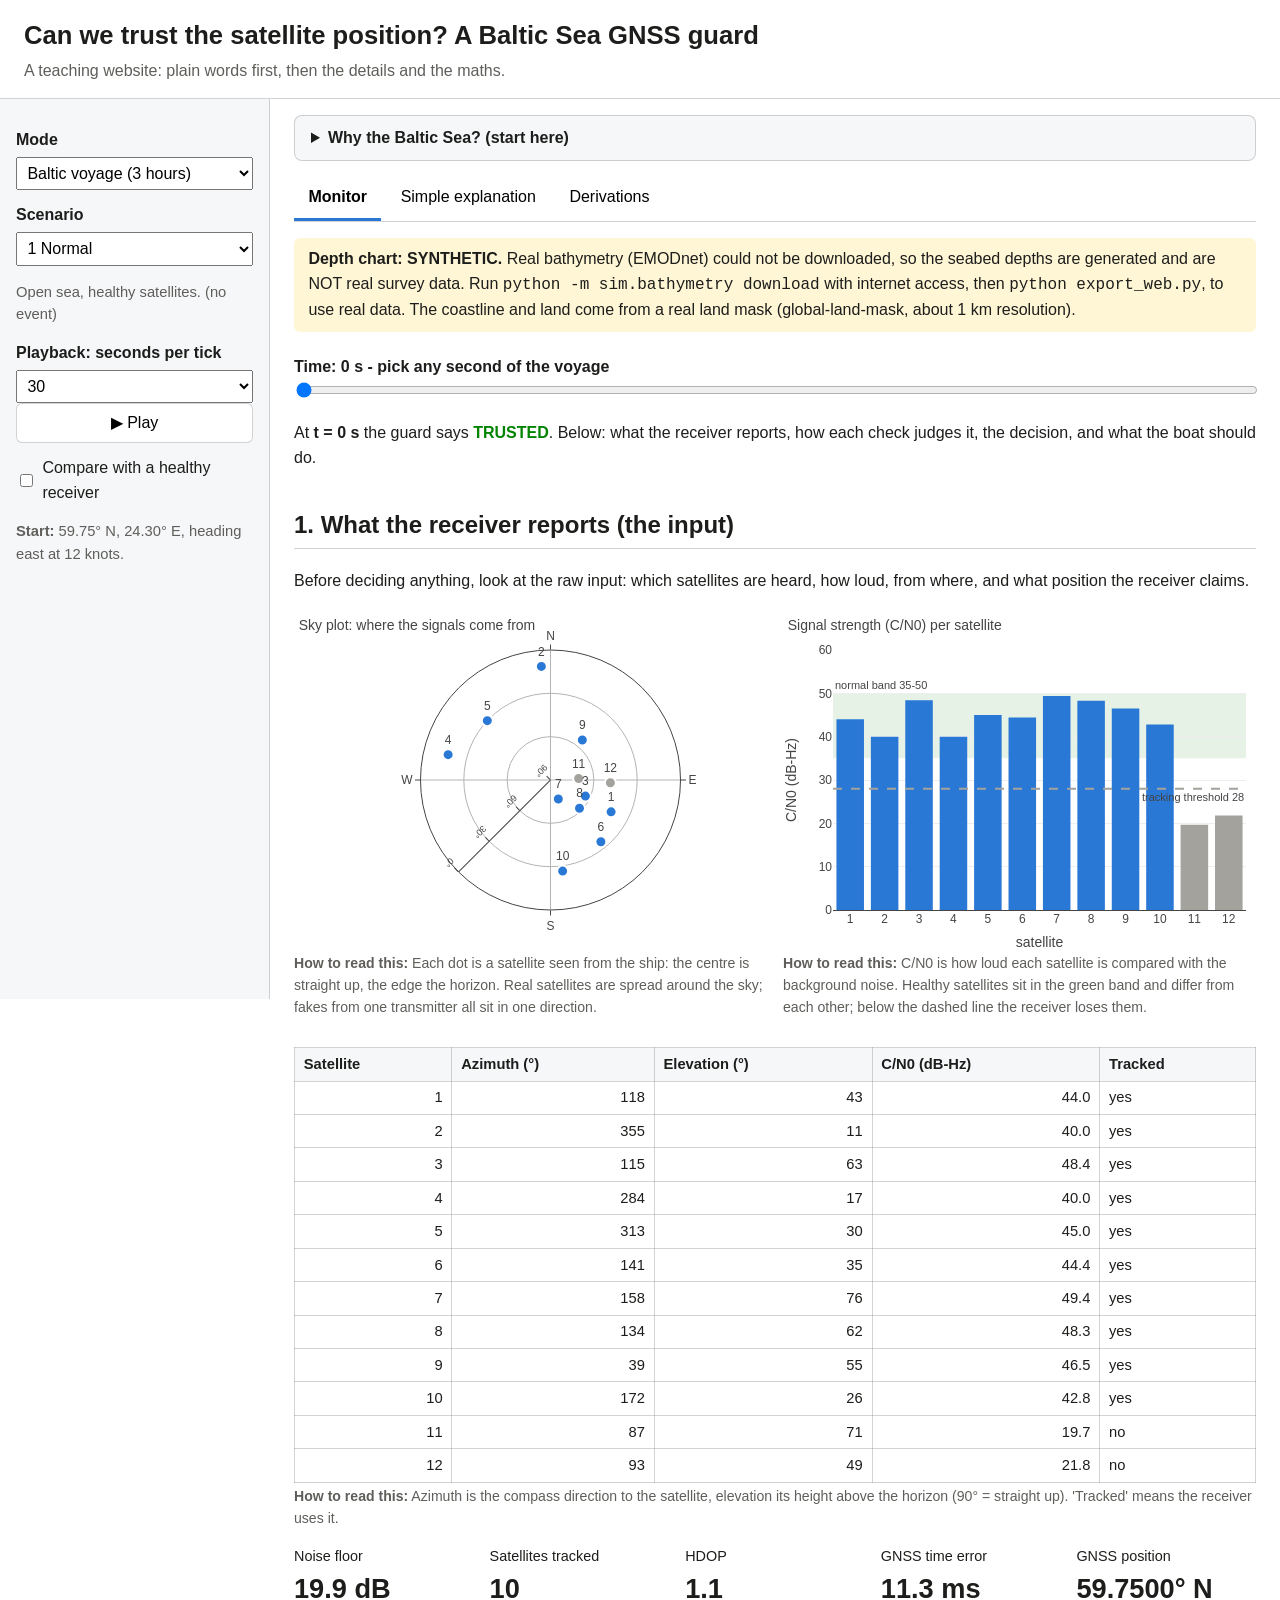
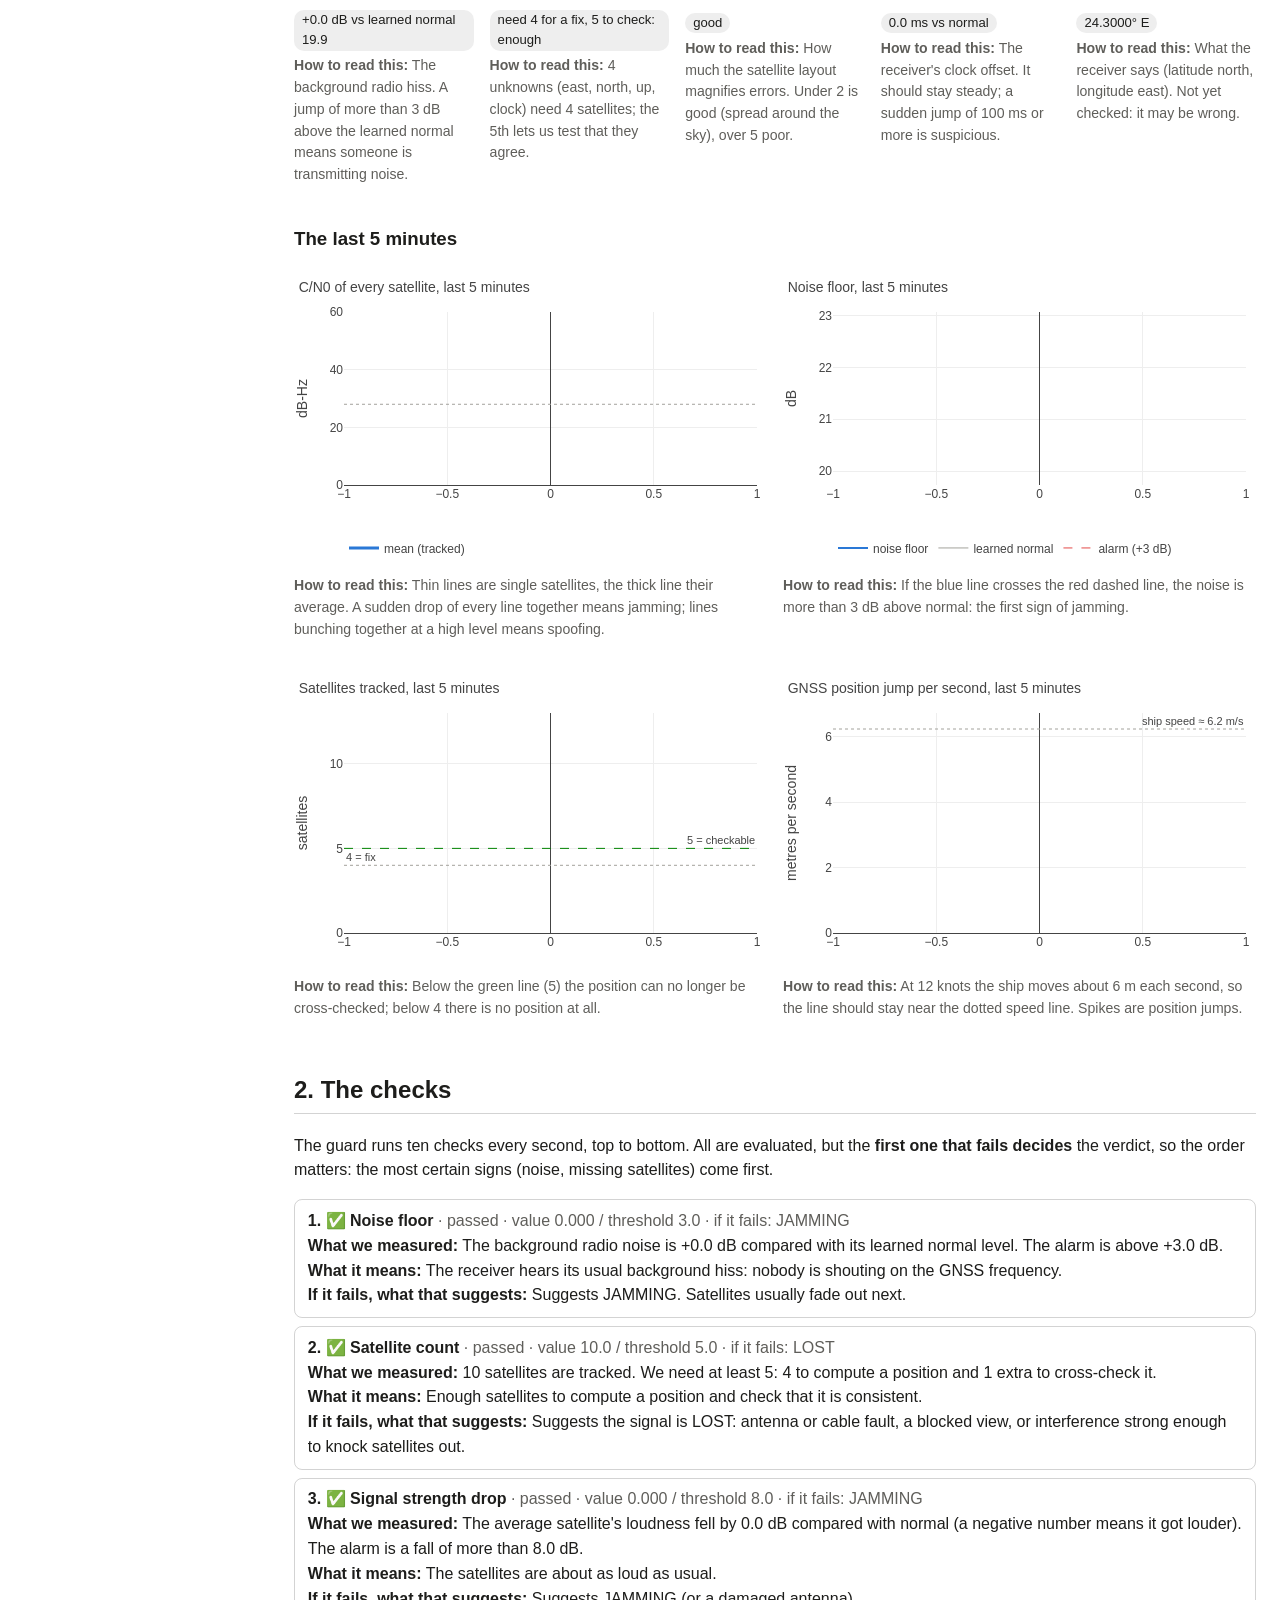
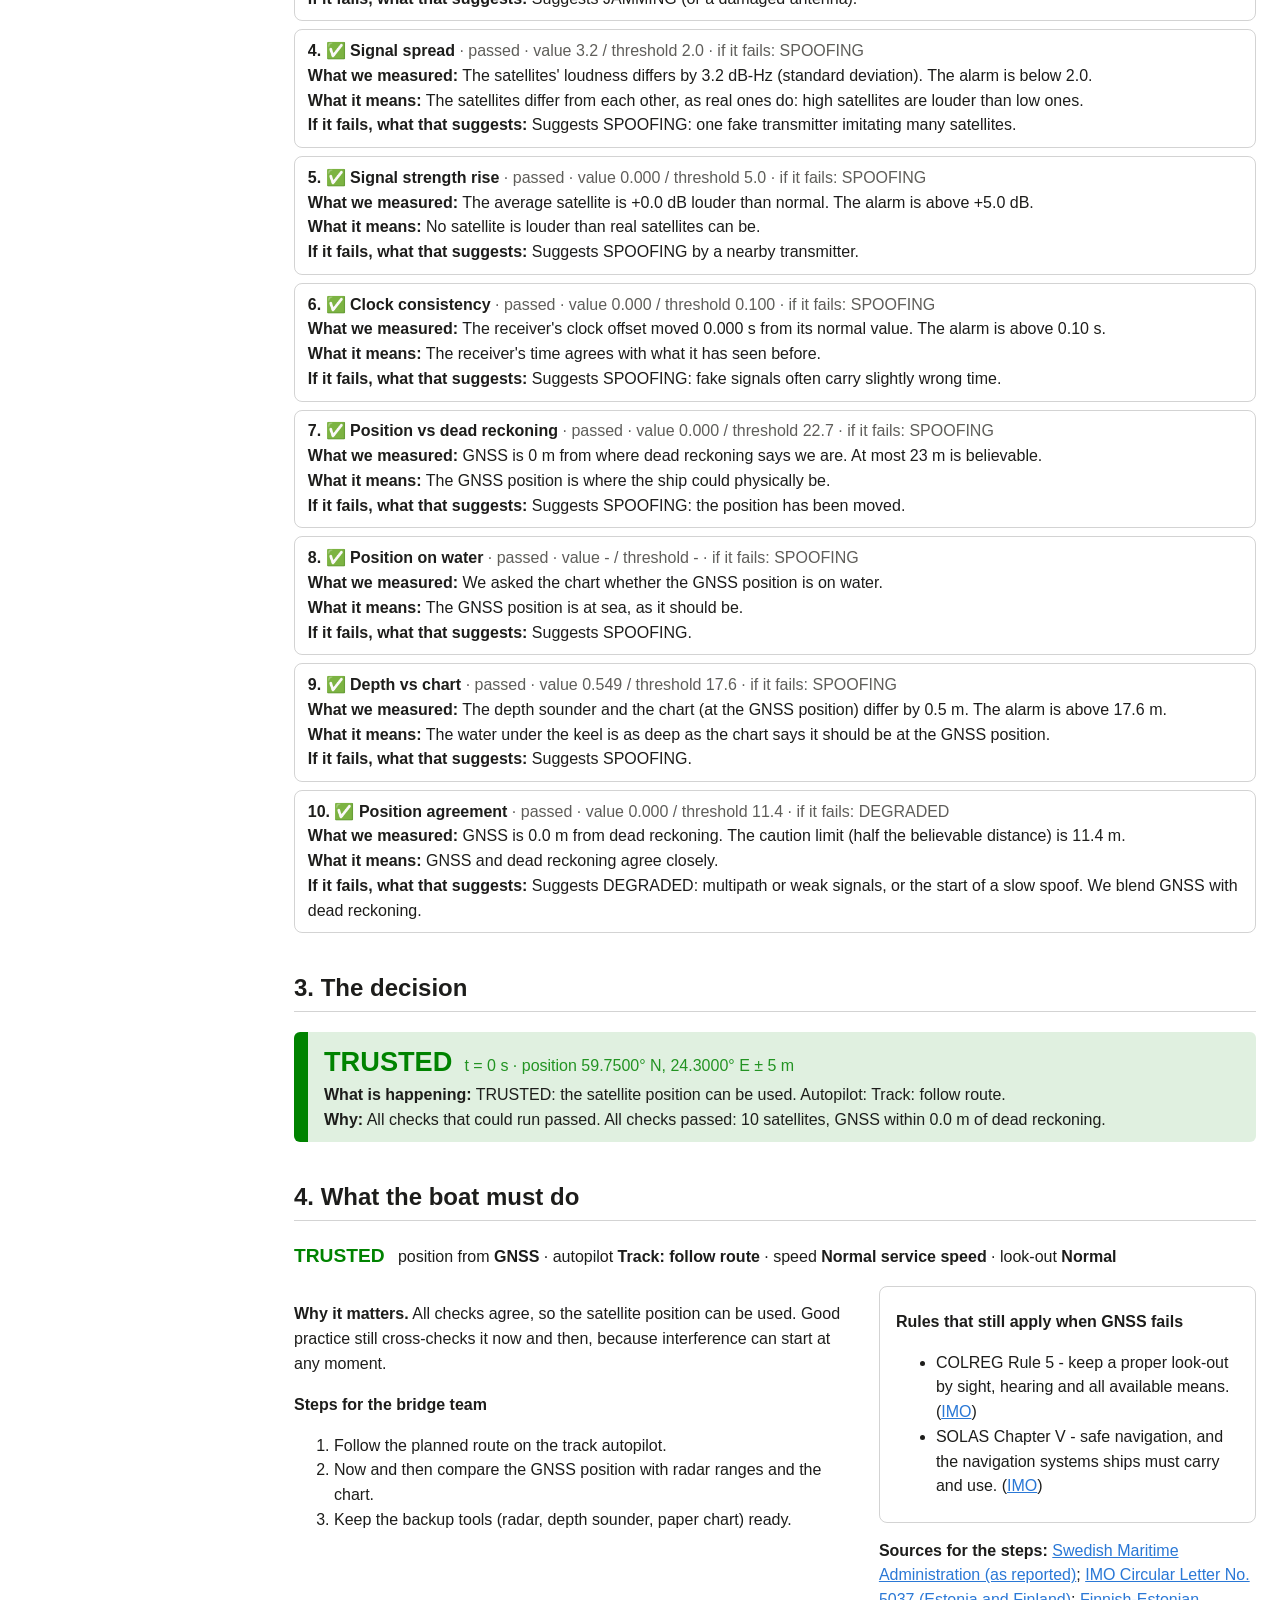
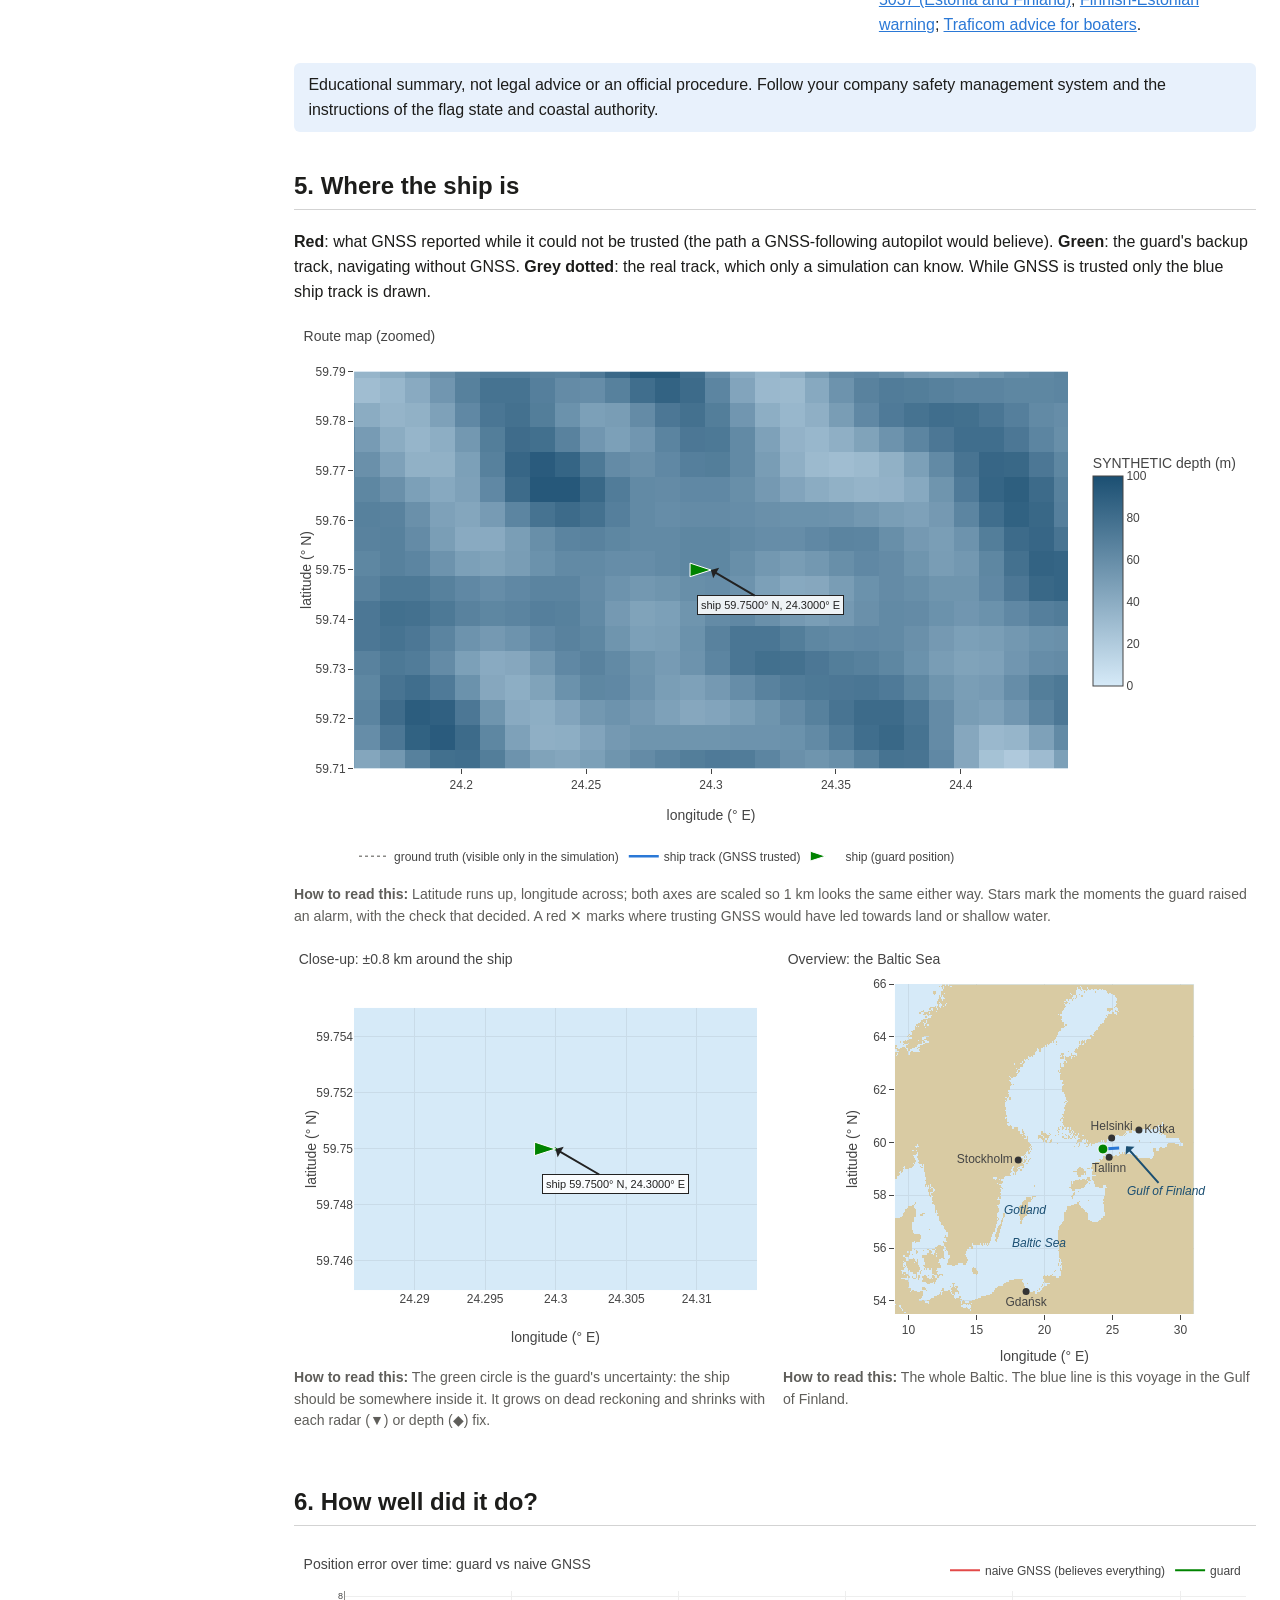
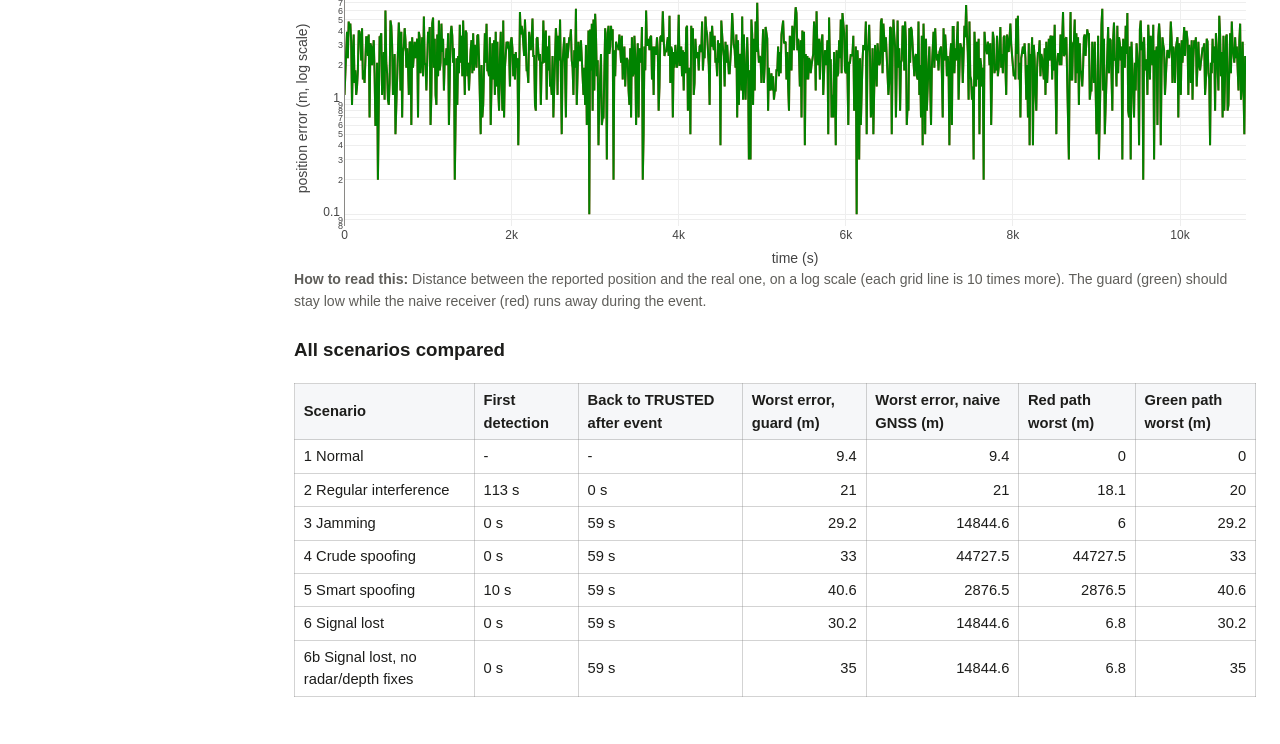
==== web/index.html @ c5e36427 "Add static HTML website (web/): monitor, maps, checks, playbooks, briefing, Simple and Derivations R" ====
<!doctype html>
<html lang="en">
<head>
  <meta charset="utf-8">
  <meta name="viewport" content="width=device-width, initial-scale=1">
  <title>Baltic GNSS Guard</title>
  <link rel="stylesheet" href="vendor/katex/katex.min.css">
  <link rel="stylesheet" href="css/style.css">
</head>
<body>
  <header class="site-header">
    <h1>Can we trust the satellite position? A Baltic Sea GNSS guard</h1>
    <p>A teaching website: plain words first, then the details and the maths.</p>
  </header>

  <div class="layout">
    <aside class="sidebar" aria-label="Controls">
      <label for="mode">Mode</label>
      <select id="mode">
        <option value="voyage">Baltic voyage (3 hours)</option>
        <option value="short">Short test run (15 minutes)</option>
      </select>

      <label for="scenario">Scenario</label>
      <select id="scenario"></select>
      <p id="scenario-description" class="muted"></p>

      <label for="step">Playback: seconds per tick</label>
      <select id="step"></select>
      <button id="play" type="button" class="wide">▶ Play</button>

      <label class="toggle"><input id="compare" type="checkbox">
        Compare with a healthy receiver</label>
      <p id="start-info" class="muted"></p>
    </aside>

    <main>
      <details class="briefing">
        <summary>Why the Baltic Sea? (start here)</summary>
        <div id="briefing"></div>
        <details>
          <summary>Further reading</summary>
          <ul id="further-reading"></ul>
        </details>
      </details>

      <nav class="tabs" role="tablist">
        <button role="tab" data-tab="monitor" aria-selected="true">Monitor</button>
        <button role="tab" data-tab="simple" aria-selected="false">Simple explanation</button>
        <button role="tab" data-tab="derivations" aria-selected="false">Derivations</button>
      </nav>

      <section id="tab-monitor" class="tab">
        <div id="loading" class="note info">Loading the simulation...</div>
        <div id="data-label"></div>
        <div id="moments" class="moments"></div>
        <label for="time" class="time-label">Time: <span id="time-value">0</span> s -
          pick any second of the voyage</label>
        <input id="time" type="range" min="0" max="0" value="0">
        <p id="status-line"></p>

        <h2>1. What the receiver reports (the input)</h2>
        <p data-section="input"></p>
        <div class="grid2">
          <div><div id="sky" class="chart"></div><p class="caption" data-caption="sky"></p></div>
          <div><div id="cn0" class="chart"></div><p class="caption" data-caption="cn0_bars"></p></div>
        </div>
        <div id="sat-table" class="table-wrap"></div>
        <p class="caption" data-caption="satellite_table"></p>
        <div id="metrics" class="metrics"></div>
        <p id="healthy-note" class="muted"></p>
        <h3>The last 5 minutes</h3>
        <div class="grid2">
          <div><div id="h-cn0" class="chart"></div><p class="caption" data-caption="cn0_history"></p></div>
          <div><div id="h-noise" class="chart"></div><p class="caption" data-caption="noise_history"></p></div>
          <div><div id="h-count" class="chart"></div><p class="caption" data-caption="count_history"></p></div>
          <div><div id="h-jump" class="chart"></div><p class="caption" data-caption="jump_history"></p></div>
        </div>

        <h2>2. The checks</h2>
        <div data-section="checks" class="md"></div>
        <div id="check-cards"></div>

        <h2>3. The decision</h2>
        <div id="decision"></div>

        <h2>4. What the boat must do</h2>
        <div id="playbook"></div>

        <h2>5. Where the ship is</h2>
        <div data-section="map" class="md"></div>
        <div id="route-map" class="chart tall"></div>
        <div id="danger-note"></div>
        <p class="caption" data-caption="route_map"></p>
        <div class="grid2">
          <div><div id="closeup" class="chart"></div><p class="caption" data-caption="closeup_map"></p></div>
          <div><div id="overview" class="chart"></div><p class="caption" data-caption="overview_map"></p></div>
        </div>

        <h2>6. How well did it do?</h2>
        <div id="error-chart" class="chart"></div>
        <p class="caption" data-caption="error_chart"></p>
        <h3>All scenarios compared</h3>
        <div id="comparison" class="table-wrap"></div>
      </section>

      <section id="tab-simple" class="tab md" hidden></section>
      <section id="tab-derivations" class="tab" hidden>
        <p id="derivations-intro"></p>
        <div id="derivations"></div>
      </section>
    </main>
  </div>

  <script src="vendor/plotly.min.js"></script>
  <script src="vendor/katex/katex.min.js"></script>
  <script src="vendor/marked.min.js"></script>
  <script src="js/util.js"></script>
  <script src="data/content.js"></script>
  <script src="data/chart.js"></script>
  <script src="js/charts.js"></script>
  <script src="js/maps.js"></script>
  <script src="js/sections.js"></script>
  <script src="js/app.js"></script>
</body>
</html>
---- web/css/style.css ----
/* Baltic GNSS Guard - light, readable teaching layout. */
:root {
  --bg: #ffffff;
  --panel: #f6f7f9;
  --ink: #1d1d1b;
  --muted: #5f5e5a;
  --border: rgba(128, 128, 128, 0.35);
  --accent: #2a78d6;
  --info-bg: #e8f1fc;
  --warn-bg: #fff6d6;
  --error-bg: #fde8e8;
  --ok-bg: #e5f4e5;
}

* { box-sizing: border-box; }
body {
  margin: 0;
  background: var(--bg);
  color: var(--ink);
  font: 16px/1.55 "Segoe UI", Roboto, Helvetica, Arial, sans-serif;
}
a { color: var(--accent); }
h2 { margin-top: 2.2rem; border-bottom: 1px solid var(--border); padding-bottom: 0.3rem; }
h3 { margin-top: 1.4rem; }

.site-header { padding: 1rem 1.5rem 0.5rem; border-bottom: 1px solid var(--border); }
.site-header h1 { margin: 0; font-size: 1.6rem; }
.site-header p { margin: 0.2rem 0 0.4rem; color: var(--muted); }

.layout { display: grid; grid-template-columns: 270px minmax(0, 1fr); }
.sidebar {
  background: var(--panel);
  padding: 1rem;
  border-right: 1px solid var(--border);
  position: sticky; top: 0; align-self: start; height: 100vh; overflow-y: auto;
}
.sidebar label { display: block; font-weight: 600; margin: 0.8rem 0 0.25rem; }
.sidebar select, .sidebar button { width: 100%; padding: 0.4rem; font: inherit; }
.sidebar .toggle { font-weight: 400; display: flex; gap: 0.4rem; align-items: center; }
main { padding: 1rem 1.5rem 3rem; min-width: 0; }

button { cursor: pointer; border: 1px solid var(--border); background: #fff;
         border-radius: 6px; padding: 0.35rem 0.7rem; font: inherit; }
button:hover { border-color: var(--accent); }
.muted { color: var(--muted); font-size: 0.92rem; }
.caption { color: var(--muted); font-size: 0.88rem; margin: 0.2rem 0 1rem; }

.briefing { border: 1px solid var(--border); border-radius: 8px; padding: 0.6rem 1rem;
            margin-bottom: 1rem; background: var(--panel); }
.briefing summary { font-weight: 700; cursor: pointer; }

.tabs { display: flex; gap: 0.3rem; border-bottom: 1px solid var(--border); margin-bottom: 1rem; }
.tabs button { border: none; border-bottom: 3px solid transparent; border-radius: 0;
               background: none; padding: 0.5rem 0.9rem; }
.tabs button[aria-selected="true"] { border-bottom-color: var(--accent); font-weight: 700; }

.time-label { display: block; font-weight: 600; margin-top: 0.8rem; }
#time { width: 100%; }
.moments { display: flex; flex-wrap: wrap; gap: 0.4rem; margin: 0.6rem 0; }

.grid2 { display: grid; grid-template-columns: repeat(2, minmax(0, 1fr)); gap: 1rem; }
.chart { width: 100%; min-height: 280px; }
.chart.tall { min-height: 560px; }

.metrics { display: grid; grid-template-columns: repeat(5, minmax(0, 1fr)); gap: 1rem; margin-top: 1rem; }
.metric .label { font-size: 0.9rem; }
.metric .value { font-size: 1.7rem; font-weight: 600; }
.metric .delta { display: inline-block; font-size: 0.82rem; border-radius: 10px;
                 padding: 0 0.5rem; background: #eee; }
.metric .delta.bad { background: var(--error-bg); color: #b42318; }

.table-wrap { overflow-x: auto; margin-top: 0.8rem; }
table { border-collapse: collapse; width: 100%; font-size: 0.92rem; }
th, td { border: 1px solid var(--border); padding: 0.3rem 0.55rem; text-align: left; }
th { background: var(--panel); }
td.num { text-align: right; }

.note { border-radius: 6px; padding: 0.6rem 0.9rem; margin: 0.6rem 0; }
.note.info { background: var(--info-bg); }
.note.warn { background: var(--warn-bg); }
.note.error { background: var(--error-bg); }
.note.ok { background: var(--ok-bg); }

.card { border: 1px solid var(--border); border-radius: 8px; padding: 0.55rem 0.8rem;
        margin-bottom: 0.5rem; }
.card .head { font-weight: 600; }
.card .head .meta { font-weight: 400; color: var(--muted); }
.card .badge { color: #fff; border-radius: 4px; padding: 1px 6px; font-size: 0.8rem; margin-left: 8px; }

.banner { border-left: 14px solid; border-radius: 6px; padding: 0.6rem 1rem; }
.banner .state { font-size: 1.7rem; font-weight: 700; }
.banner .state small { font-size: 1rem; font-weight: 400; opacity: 0.85; }

.playbook { display: grid; grid-template-columns: 3fr 2fr; gap: 1.2rem; }
.rules { border: 1px solid var(--border); border-radius: 8px; padding: 0.4rem 1rem; }
.progress { height: 10px; background: #e6e6e6; border-radius: 5px; overflow: hidden; }
.progress > div { height: 100%; background: var(--accent); }

.md table { margin: 0.6rem 0; }
.math { overflow-x: auto; padding: 0.3rem 0; }
.diagram svg { max-width: 760px; width: 100%; height: auto; }
.deriv { border: 1px solid var(--border); border-radius: 8px; padding: 0.4rem 1rem; margin-bottom: 0.6rem; }
.deriv summary { font-weight: 600; cursor: pointer; }

@media (max-width: 900px) {
  .layout { grid-template-columns: 1fr; }
  .sidebar { position: static; height: auto; border-right: none; border-bottom: 1px solid var(--border); }
  .grid2, .playbook { grid-template-columns: 1fr; }
  .metrics { grid-template-columns: repeat(2, minmax(0, 1fr)); }
  main { padding: 1rem; }
}
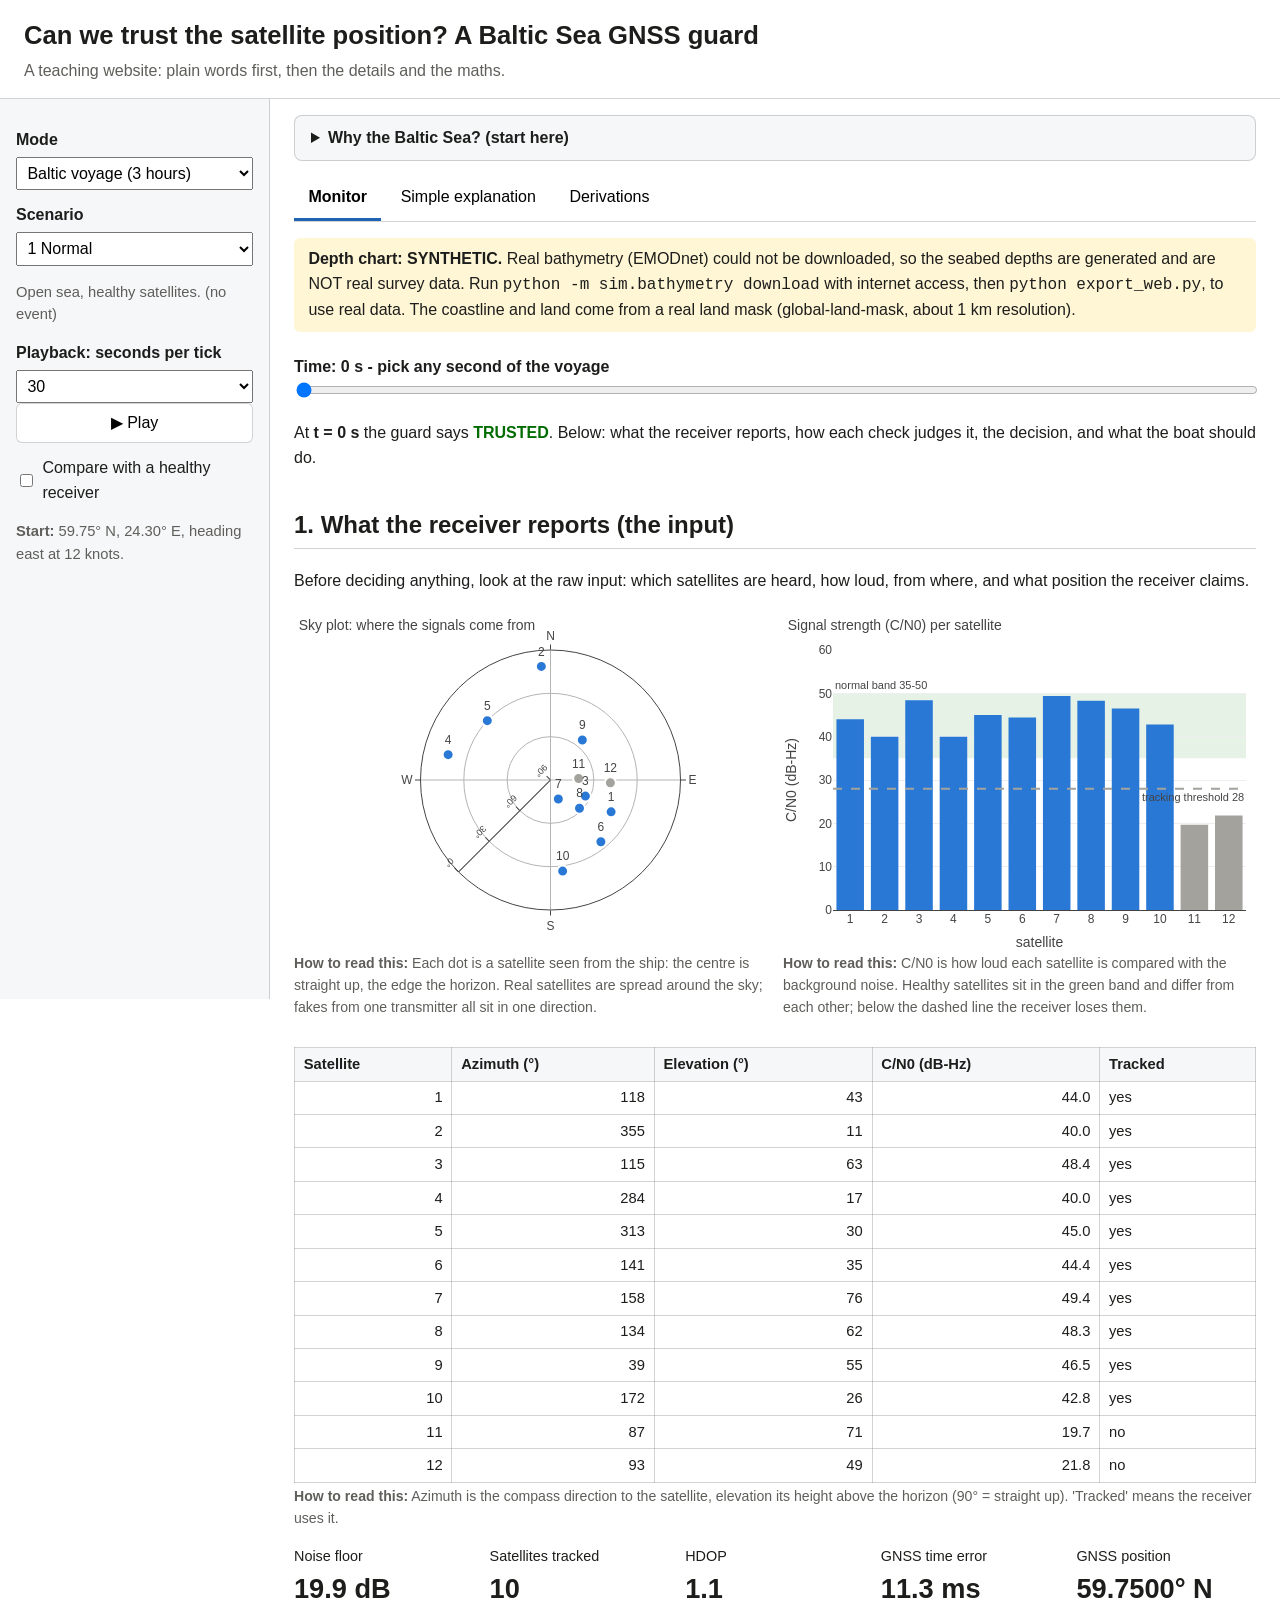
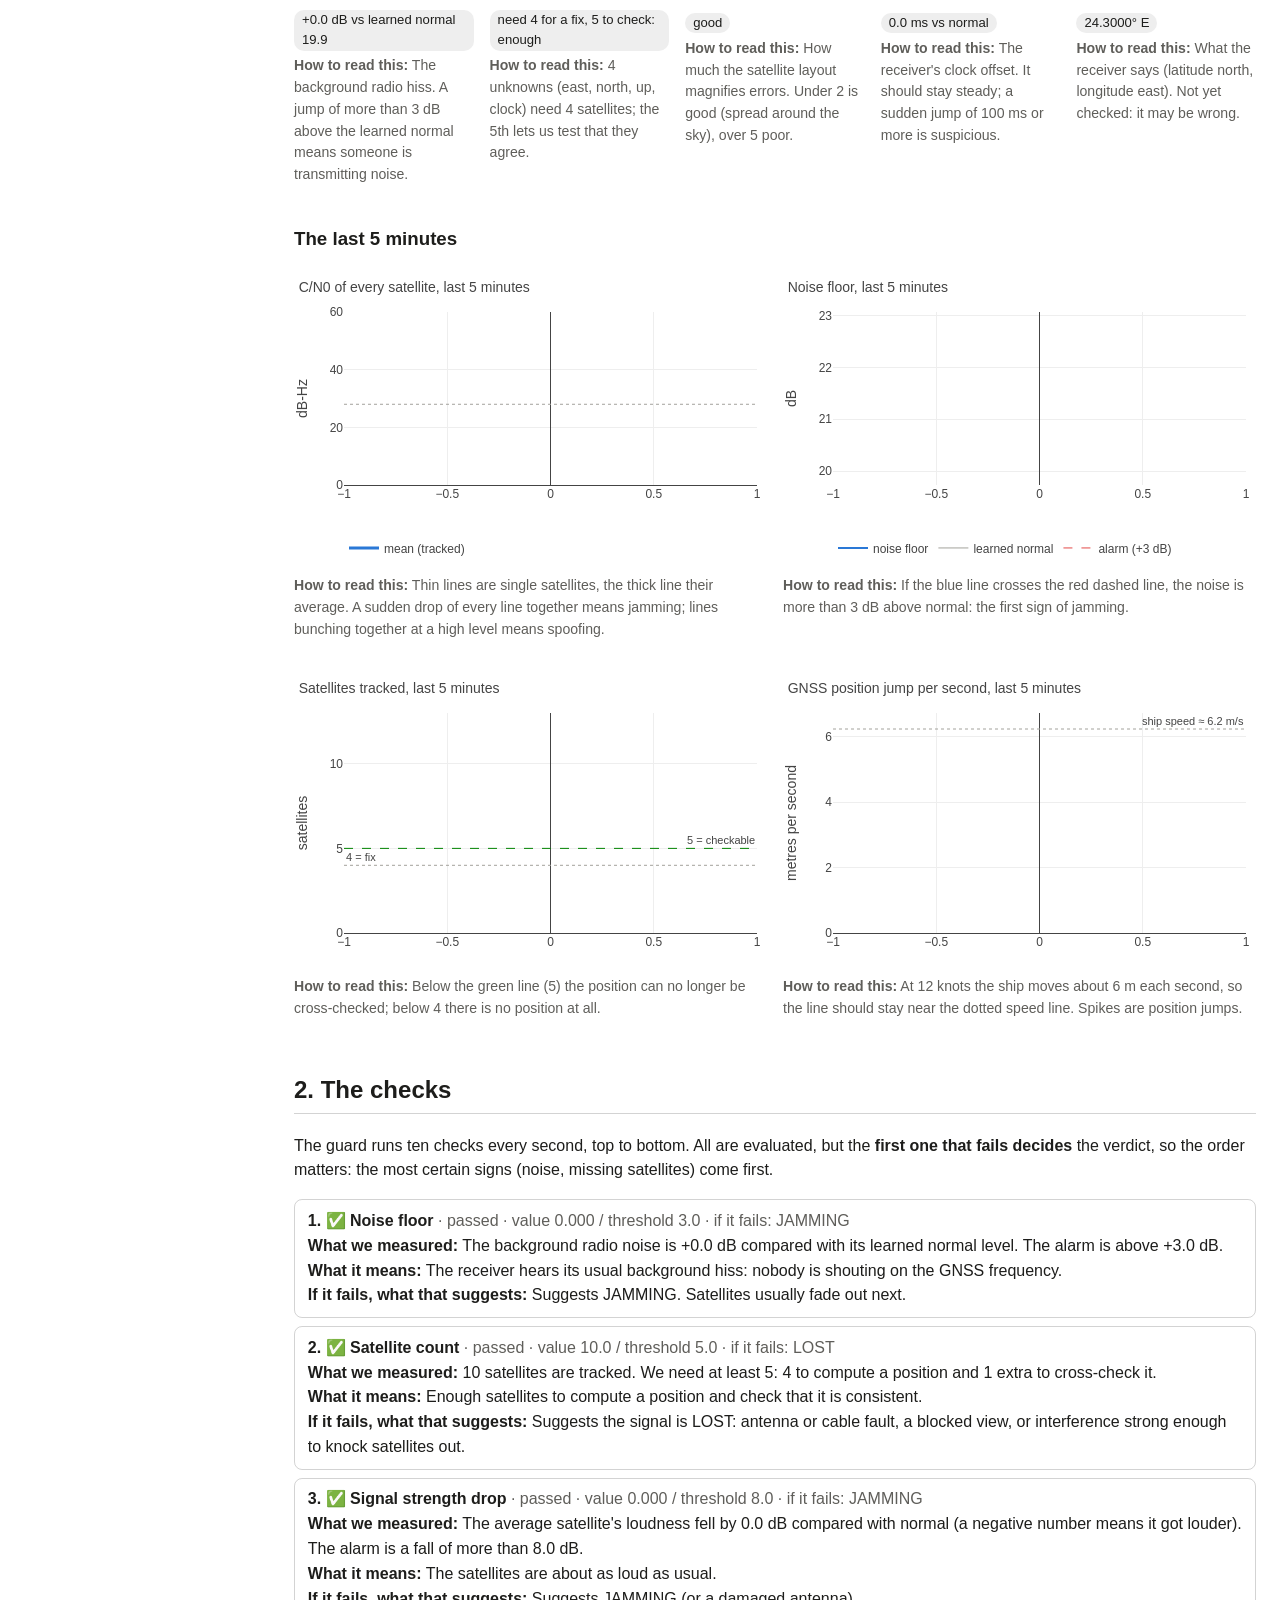
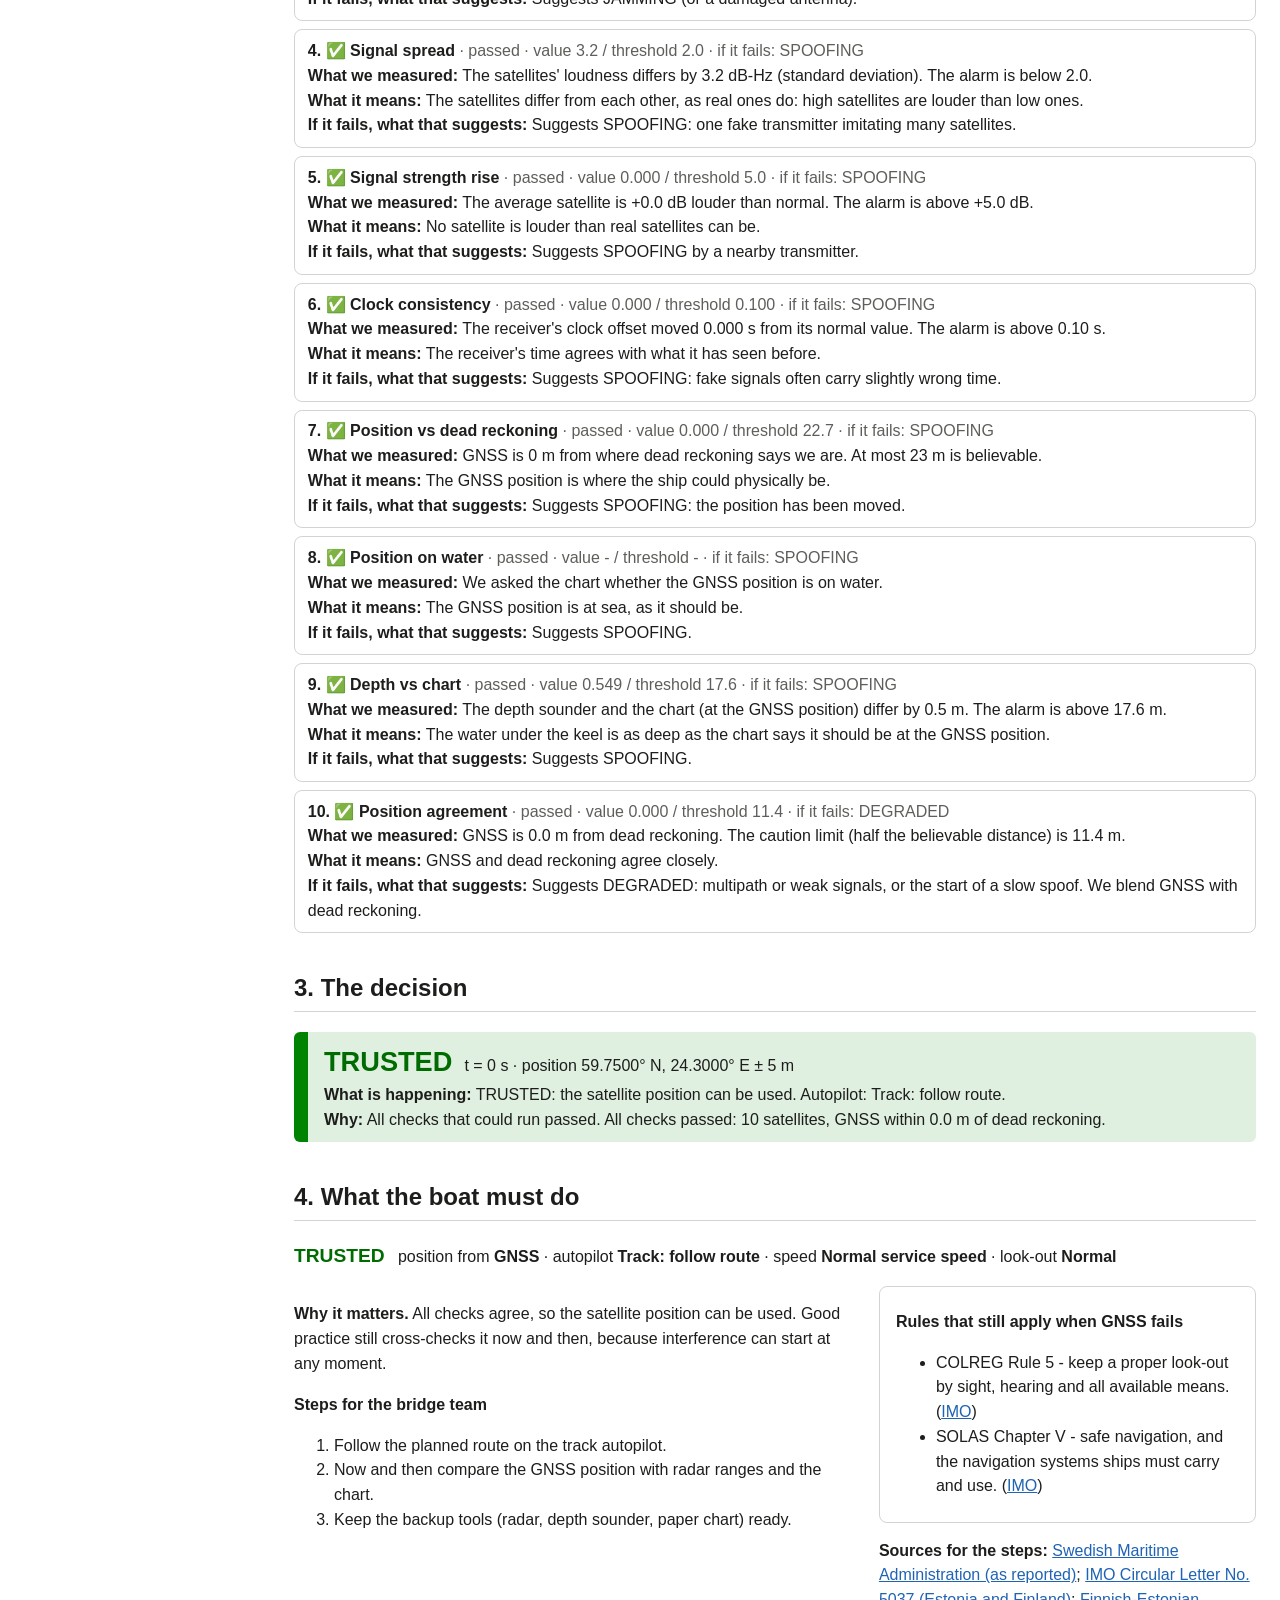
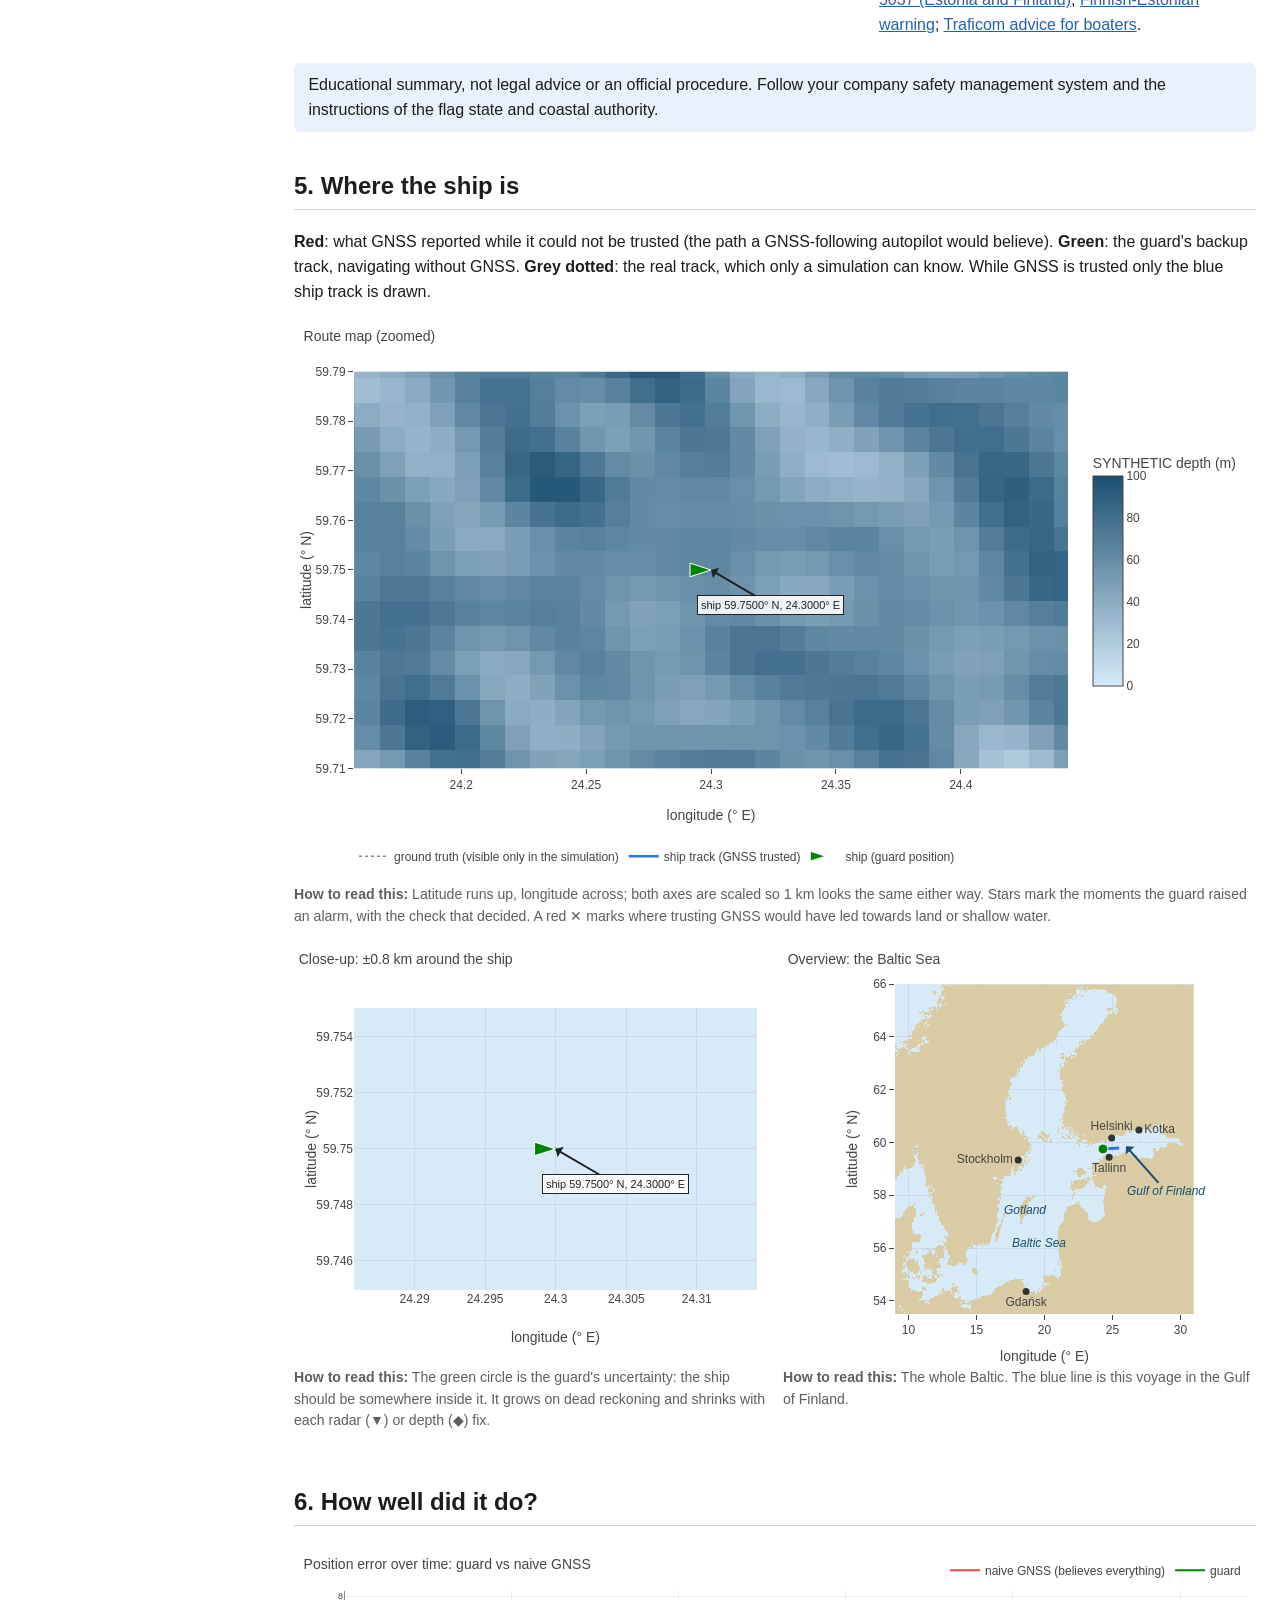
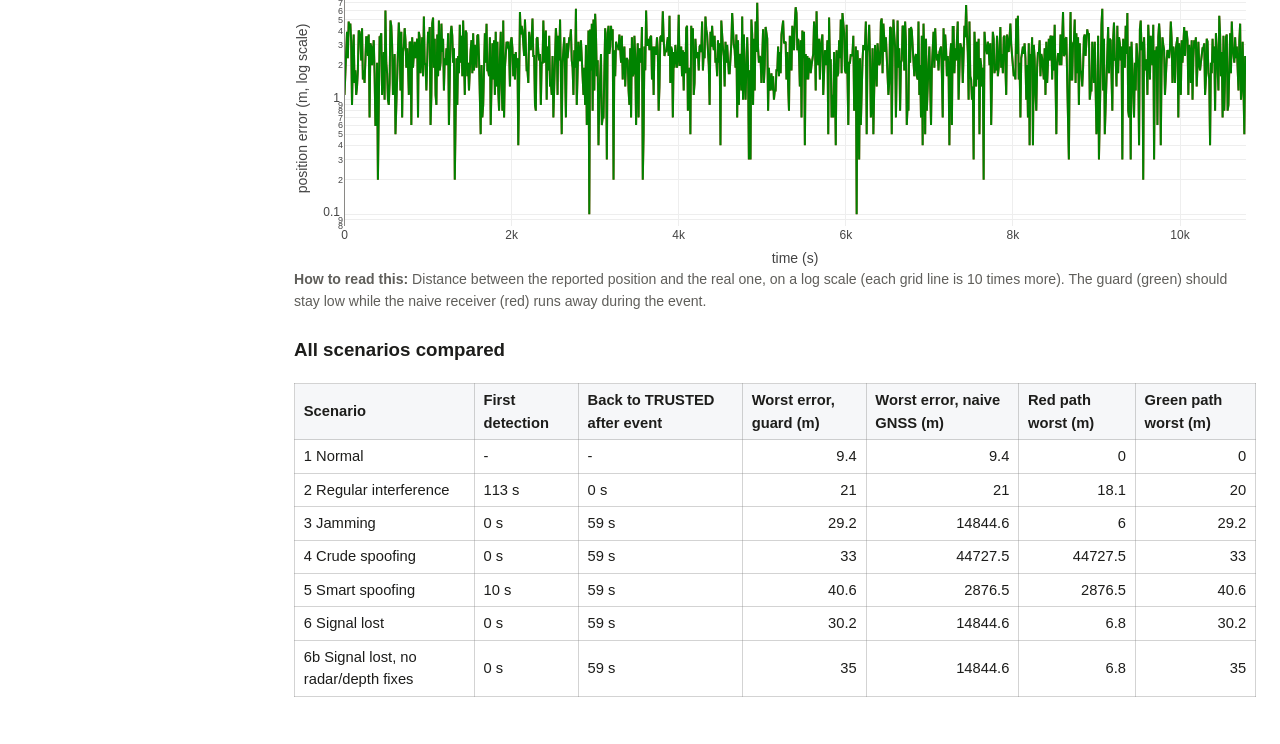
==== commit 158cd828: "Accessibility pass on both websites Skip links, main landmarks, keyboard-operable tabs (arrow keys)," ====
--- a/web/index.html
+++ b/web/index.html
@@ -8,6 +8,7 @@
   <link rel="stylesheet" href="css/style.css">
 </head>
 <body>
+  <a class="skip-link" href="#main">Skip to the content</a>
   <header class="site-header">
     <h1>Can we trust the satellite position? A Baltic Sea GNSS guard</h1>
     <p>A teaching website: plain words first, then the details and the maths.</p>
@@ -27,14 +28,14 @@
 
       <label for="step">Playback: seconds per tick</label>
       <select id="step"></select>
-      <button id="play" type="button" class="wide">▶ Play</button>
+      <button id="play" type="button" class="wide" aria-pressed="false">▶ Play</button>
 
       <label class="toggle"><input id="compare" type="checkbox">
         Compare with a healthy receiver</label>
       <p id="start-info" class="muted"></p>
     </aside>
 
-    <main>
+    <main id="main" tabindex="-1">
       <details class="briefing">
         <summary>Why the Baltic Sea? (start here)</summary>
         <div id="briefing"></div>
@@ -45,13 +46,13 @@
       </details>
 
       <nav class="tabs" role="tablist">
-        <button role="tab" data-tab="monitor" aria-selected="true">Monitor</button>
-        <button role="tab" data-tab="simple" aria-selected="false">Simple explanation</button>
-        <button role="tab" data-tab="derivations" aria-selected="false">Derivations</button>
+        <button role="tab" id="tab-btn-monitor" data-tab="monitor" aria-controls="tab-monitor" aria-selected="true">Monitor</button>
+        <button role="tab" id="tab-btn-simple" data-tab="simple" aria-controls="tab-simple" aria-selected="false" tabindex="-1">Simple explanation</button>
+        <button role="tab" id="tab-btn-derivations" data-tab="derivations" aria-controls="tab-derivations" aria-selected="false" tabindex="-1">Derivations</button>
       </nav>
 
-      <section id="tab-monitor" class="tab">
-        <div id="loading" class="note info">Loading the simulation...</div>
+      <section id="tab-monitor" class="tab" role="tabpanel" aria-labelledby="tab-btn-monitor">
+        <div id="loading" class="note info" role="status">Loading the simulation...</div>
         <div id="data-label"></div>
         <div id="moments" class="moments"></div>
         <label for="time" class="time-label">Time: <span id="time-value">0</span> s -
@@ -62,8 +63,8 @@
         <h2>1. What the receiver reports (the input)</h2>
         <p data-section="input"></p>
         <div class="grid2">
-          <div><div id="sky" class="chart"></div><p class="caption" data-caption="sky"></p></div>
-          <div><div id="cn0" class="chart"></div><p class="caption" data-caption="cn0_bars"></p></div>
+          <div><div id="sky" class="chart" role="img" aria-label="Chart"></div><p class="caption" data-caption="sky"></p></div>
+          <div><div id="cn0" class="chart" role="img" aria-label="Chart"></div><p class="caption" data-caption="cn0_bars"></p></div>
         </div>
         <div id="sat-table" class="table-wrap"></div>
         <p class="caption" data-caption="satellite_table"></p>
@@ -71,10 +72,10 @@
         <p id="healthy-note" class="muted"></p>
         <h3>The last 5 minutes</h3>
         <div class="grid2">
-          <div><div id="h-cn0" class="chart"></div><p class="caption" data-caption="cn0_history"></p></div>
-          <div><div id="h-noise" class="chart"></div><p class="caption" data-caption="noise_history"></p></div>
-          <div><div id="h-count" class="chart"></div><p class="caption" data-caption="count_history"></p></div>
-          <div><div id="h-jump" class="chart"></div><p class="caption" data-caption="jump_history"></p></div>
+          <div><div id="h-cn0" class="chart" role="img" aria-label="Chart"></div><p class="caption" data-caption="cn0_history"></p></div>
+          <div><div id="h-noise" class="chart" role="img" aria-label="Chart"></div><p class="caption" data-caption="noise_history"></p></div>
+          <div><div id="h-count" class="chart" role="img" aria-label="Chart"></div><p class="caption" data-caption="count_history"></p></div>
+          <div><div id="h-jump" class="chart" role="img" aria-label="Chart"></div><p class="caption" data-caption="jump_history"></p></div>
         </div>
 
         <h2>2. The checks</h2>
@@ -89,23 +90,23 @@
 
         <h2>5. Where the ship is</h2>
         <div data-section="map" class="md"></div>
-        <div id="route-map" class="chart tall"></div>
+        <div id="route-map" class="chart tall" role="img" aria-label="Chart"></div>
         <div id="danger-note"></div>
         <p class="caption" data-caption="route_map"></p>
         <div class="grid2">
-          <div><div id="closeup" class="chart"></div><p class="caption" data-caption="closeup_map"></p></div>
-          <div><div id="overview" class="chart"></div><p class="caption" data-caption="overview_map"></p></div>
+          <div><div id="closeup" class="chart" role="img" aria-label="Chart"></div><p class="caption" data-caption="closeup_map"></p></div>
+          <div><div id="overview" class="chart" role="img" aria-label="Chart"></div><p class="caption" data-caption="overview_map"></p></div>
         </div>
 
         <h2>6. How well did it do?</h2>
-        <div id="error-chart" class="chart"></div>
+        <div id="error-chart" class="chart" role="img" aria-label="Chart"></div>
         <p class="caption" data-caption="error_chart"></p>
         <h3>All scenarios compared</h3>
         <div id="comparison" class="table-wrap"></div>
       </section>
 
-      <section id="tab-simple" class="tab md" hidden></section>
-      <section id="tab-derivations" class="tab" hidden>
+      <section id="tab-simple" class="tab md" role="tabpanel" aria-labelledby="tab-btn-simple" hidden></section>
+      <section id="tab-derivations" class="tab" role="tabpanel" aria-labelledby="tab-btn-derivations" hidden>
         <p id="derivations-intro"></p>
         <div id="derivations"></div>
       </section>
--- a/web/css/style.css
+++ b/web/css/style.css
@@ -5,7 +5,7 @@
   --ink: #1d1d1b;
   --muted: #5f5e5a;
   --border: rgba(128, 128, 128, 0.35);
-  --accent: #2a78d6;
+  --accent: #1f63b5;
   --info-bg: #e8f1fc;
   --warn-bg: #fff6d6;
   --error-bg: #fde8e8;
@@ -89,7 +89,7 @@
 
 .banner { border-left: 14px solid; border-radius: 6px; padding: 0.6rem 1rem; }
 .banner .state { font-size: 1.7rem; font-weight: 700; }
-.banner .state small { font-size: 1rem; font-weight: 400; opacity: 0.85; }
+.banner .state small { font-size: 1rem; font-weight: 400; color: var(--ink); }
 
 .playbook { display: grid; grid-template-columns: 3fr 2fr; gap: 1.2rem; }
 .rules { border: 1px solid var(--border); border-radius: 8px; padding: 0.4rem 1rem; }
@@ -109,3 +109,13 @@
   .metrics { grid-template-columns: repeat(2, minmax(0, 1fr)); }
   main { padding: 1rem; }
 }
+
+/* --- Accessibility -------------------------------------------------------- */
+.sr-only { position: absolute; width: 1px; height: 1px; padding: 0; margin: -1px; overflow: hidden;
+           clip: rect(0, 0, 0, 0); white-space: nowrap; border: 0; }
+.skip-link { position: absolute; left: 1rem; top: -3rem; z-index: 10; background: #ffffff;
+             padding: 0.5rem 0.9rem; border-radius: 6px; font-weight: 700; border: 2px solid #0b57d0; }
+.skip-link:focus { top: 1rem; }
+:focus-visible { outline: 3px solid #0b57d0; outline-offset: 2px; box-shadow: 0 0 0 5px #ffffff; }
+main:focus { outline: none; }
+
